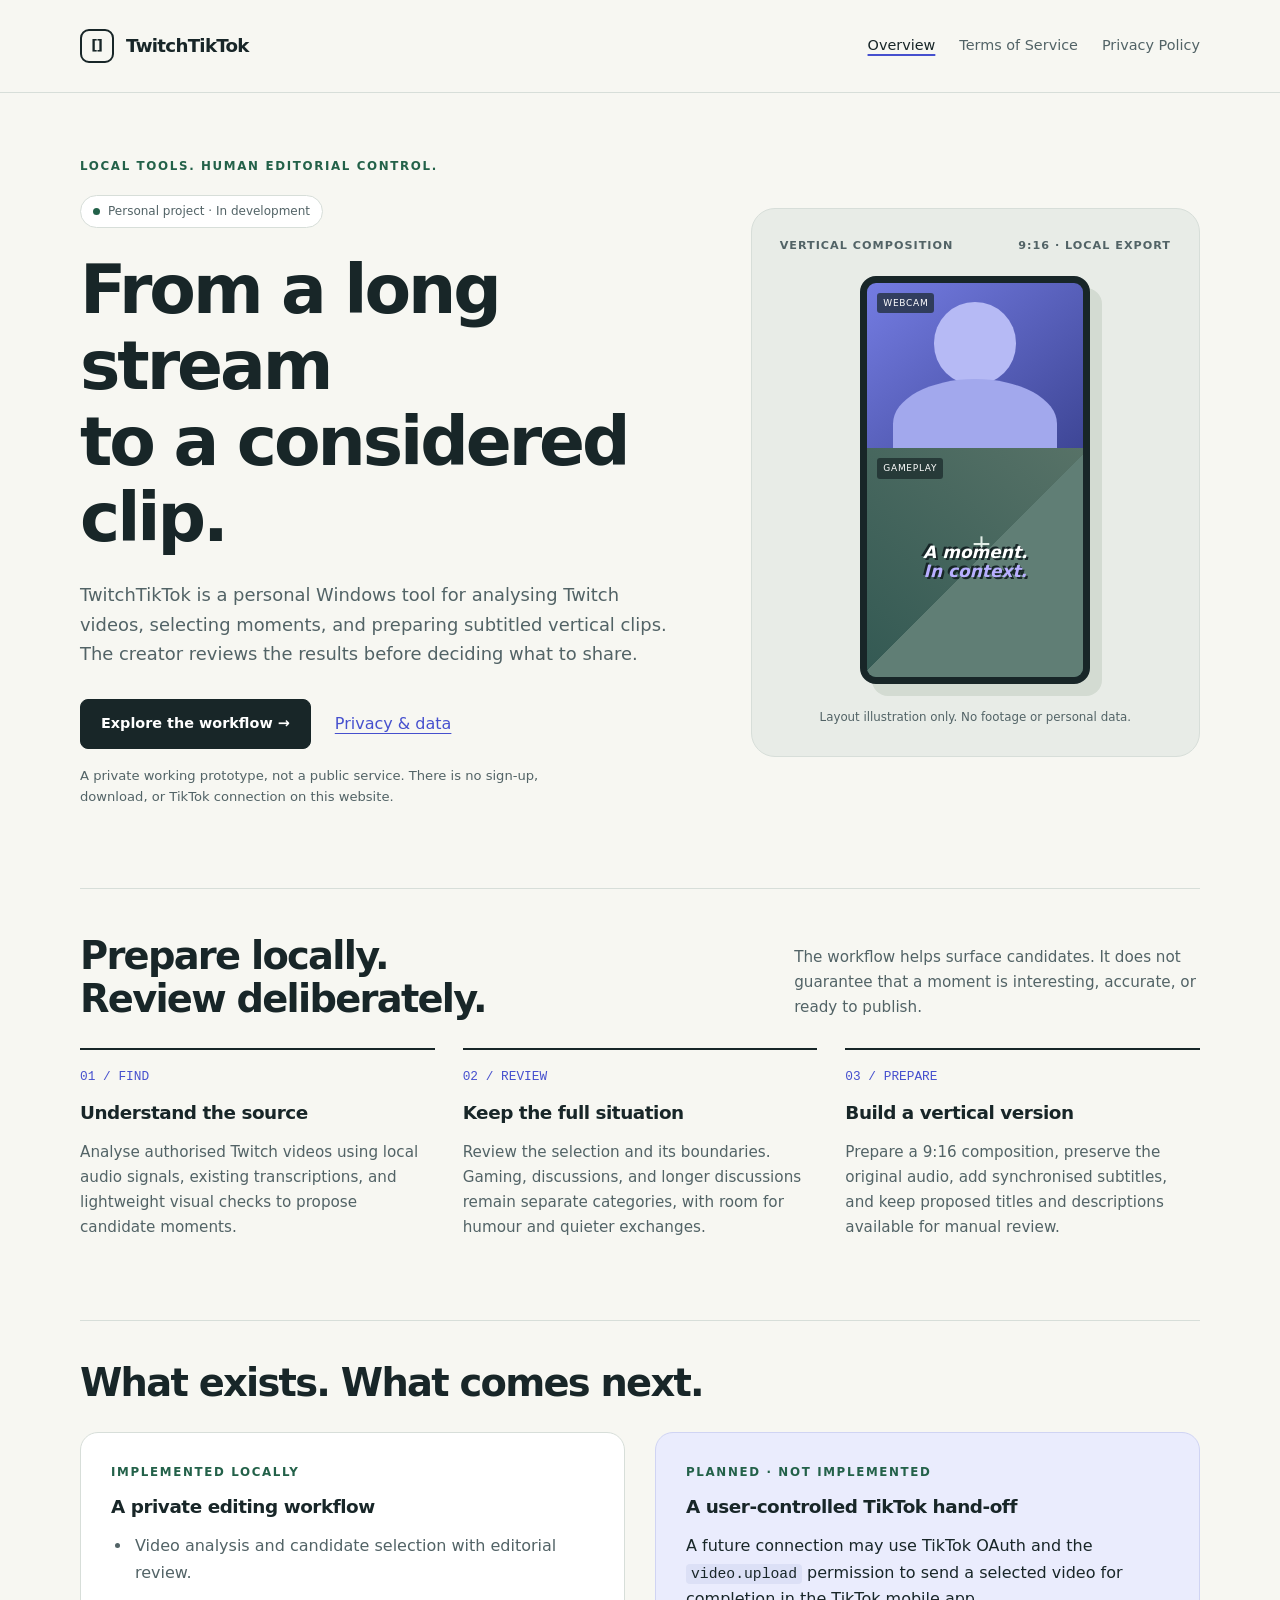
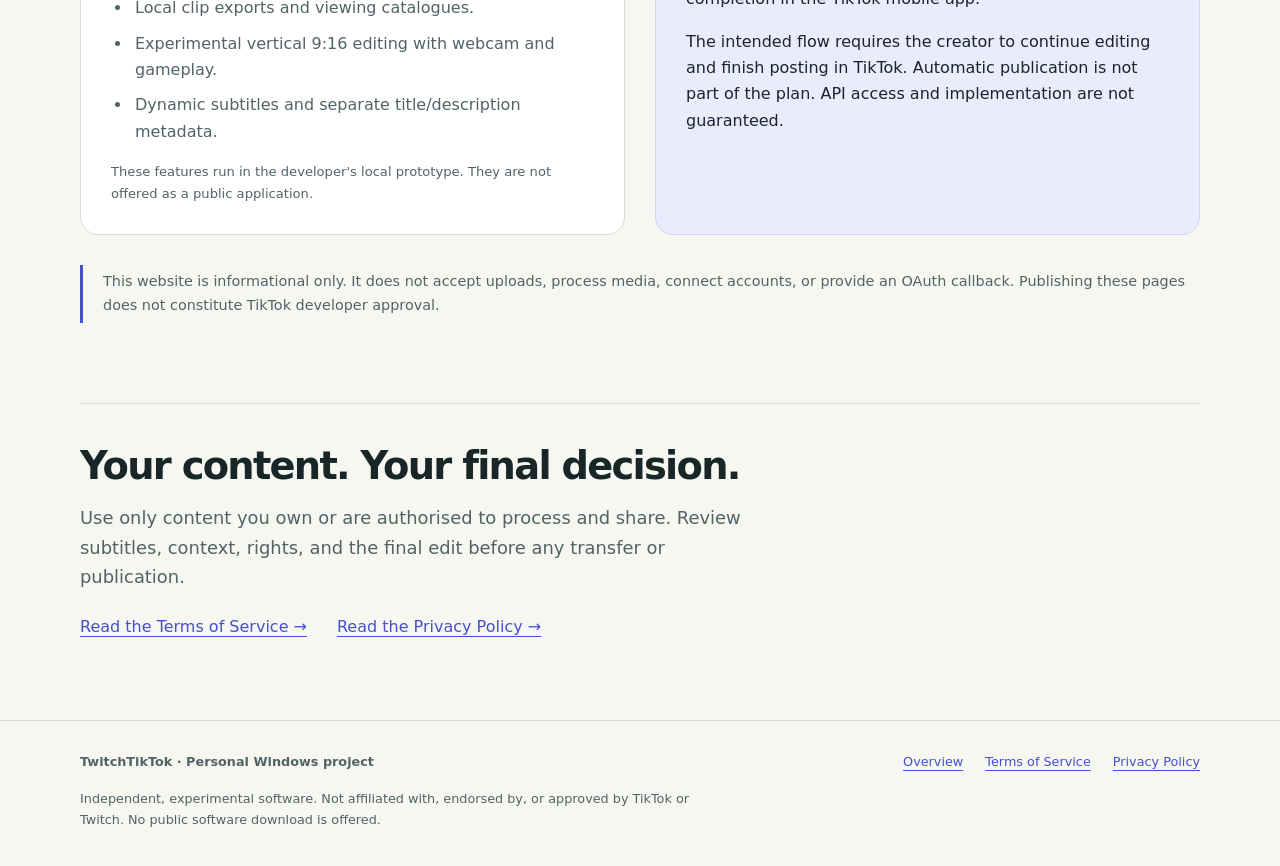
==== index.html @ 59bb255b "Add files via upload" ====
<!doctype html>
<html lang="en"><head><meta charset="utf-8"><meta name="viewport" content="width=device-width, initial-scale=1"><meta name="description" content="TwitchTikTok is a personal Windows project in development for reviewing Twitch videos and preparing vertical clips. Not publicly available."><meta name="referrer" content="strict-origin-when-cross-origin"><title>Personal video workflow | TwitchTikTok</title><link rel="stylesheet" href="style.css"></head><body><a class="skip-link" href="#main">Skip to content</a><header class="site-header"><div class="wrap header-inner"><a class="brand" href="index.html"><span class="brand-mark" aria-hidden="true">[ ]</span>TwitchTikTok</a><nav aria-label="Main navigation"><a href="index.html" aria-current="page">Overview</a><a href="terms.html">Terms of Service</a><a href="privacy.html">Privacy Policy</a></nav></div></header><main id="main" class="wrap">
<section class="hero" aria-labelledby="intro-title"><div><p class="eyebrow">Local tools. Human editorial control.</p><span class="status">Personal project &middot; In development</span><h1 id="intro-title">From a long stream<br>to a considered clip.</h1><p class="lead">TwitchTikTok is a personal Windows tool for analysing Twitch videos, selecting moments, and preparing subtitled vertical clips. The creator reviews the results before deciding what to share.</p><div class="hero-actions"><a class="button" href="#workflow">Explore the workflow <span aria-hidden="true">&rarr;</span></a><a href="privacy.html">Privacy &amp; data</a></div><p class="subnote">A private working prototype, not a public service. There is no sign-up, download, or TikTok connection on this website.</p></div><figure class="demo"><div class="demo-top"><span>VERTICAL COMPOSITION</span><span>9:16 &middot; LOCAL EXPORT</span></div><div class="portrait" role="img" aria-label="Illustrative vertical layout with webcam above gameplay and highlighted subtitles"><div class="webcam-art"><span class="panel-label">Webcam</span></div><div class="game-art"><span class="panel-label">Gameplay</span></div><div class="subtitle-demo">A moment.<br><span>In context.</span></div></div><figcaption>Layout illustration only. No footage or personal data.</figcaption></figure></section>
<section class="section" id="workflow" aria-labelledby="workflow-title"><div class="section-head"><h2 id="workflow-title">Prepare locally.<br>Review deliberately.</h2><p>The workflow helps surface candidates. It does not guarantee that a moment is interesting, accurate, or ready to publish.</p></div><div class="steps"><article class="step"><span class="step-number">01 / FIND</span><h3>Understand the source</h3><p>Analyse authorised Twitch videos using local audio signals, existing transcriptions, and lightweight visual checks to propose candidate moments.</p></article><article class="step"><span class="step-number">02 / REVIEW</span><h3>Keep the full situation</h3><p>Review the selection and its boundaries. Gaming, discussions, and longer discussions remain separate categories, with room for humour and quieter exchanges.</p></article><article class="step"><span class="step-number">03 / PREPARE</span><h3>Build a vertical version</h3><p>Prepare a 9:16 composition, preserve the original audio, add synchronised subtitles, and keep proposed titles and descriptions available for manual review.</p></article></div></section>
<section class="section" aria-labelledby="status-title"><div class="section-head"><h2 id="status-title">What exists. What comes next.</h2></div><div class="state-layout"><article class="state-panel"><p class="eyebrow">Implemented locally</p><h3>A private editing workflow</h3><ul><li>Video analysis and candidate selection with editorial review.</li><li>Local clip exports and viewing catalogues.</li><li>Experimental vertical 9:16 editing with webcam and gameplay.</li><li>Dynamic subtitles and separate title/description metadata.</li></ul><p class="subnote">These features run in the developer's local prototype. They are not offered as a public application.</p></article><article class="state-panel future"><p class="eyebrow">Planned &middot; Not implemented</p><h3>A user-controlled TikTok hand-off</h3><p>A future connection may use TikTok OAuth and the <code class="scope-code">video.upload</code> permission to send a selected video for completion in the TikTok mobile app.</p><p>The intended flow requires the creator to continue editing and finish posting in TikTok. Automatic publication is not part of the plan. API access and implementation are not guaranteed.</p></article></div><div class="notice">This website is informational only. It does not accept uploads, process media, connect accounts, or provide an OAuth callback. Publishing these pages does not constitute TikTok developer approval.</div></section>
<section class="section" aria-labelledby="principles-title"><h2 id="principles-title">Your content. Your final decision.</h2><p class="lead">Use only content you own or are authorised to process and share. Review subtitles, context, rights, and the final edit before any transfer or publication.</p><div class="legal-links"><a href="terms.html">Read the Terms of Service &rarr;</a><a href="privacy.html">Read the Privacy Policy &rarr;</a></div></section>
</main><footer class="site-footer"><div class="wrap"><div class="footer-top"><strong>TwitchTikTok &middot; Personal Windows project</strong><div class="footer-nav" aria-label="Legal pages"><a href="index.html">Overview</a><a href="terms.html">Terms of Service</a><a href="privacy.html">Privacy Policy</a></div></div><p>Independent, experimental software. Not affiliated with, endorsed by, or approved by TikTok or Twitch. No public software download is offered.</p></div></footer></body></html>
---- style.css ----
:root{--paper:#f7f7f2;--white:#fff;--ink:#182628;--muted:#526366;--line:#d7ded9;--accent:#4650ce;--soft:#eaecfd;--green:#236149;--radius:18px}*{box-sizing:border-box}html{scroll-behavior:smooth}body{margin:0;color:var(--ink);background:var(--paper);font-family:system-ui,-apple-system,BlinkMacSystemFont,"Segoe UI",sans-serif;font-size:16px;line-height:1.65}a{color:var(--accent);text-underline-offset:4px}a:hover{text-decoration-thickness:2px}a:focus-visible{outline:3px solid var(--accent);outline-offset:5px;border-radius:3px}.wrap{width:min(1120px,calc(100% - 48px));margin-inline:auto}.skip-link{position:absolute;top:-100px;left:16px;padding:10px 16px;background:var(--white);z-index:10}.skip-link:focus{top:12px}.site-header{border-bottom:1px solid var(--line);background:var(--paper)}.header-inner{display:flex;justify-content:space-between;align-items:center;gap:24px;min-height:92px}.brand{display:inline-flex;align-items:center;gap:12px;color:var(--ink);font-size:1.14rem;font-weight:800;text-decoration:none;letter-spacing:-.04em}.brand-mark{display:grid;place-items:center;width:34px;height:34px;border:2px solid var(--ink);border-radius:9px;font-size:14px;letter-spacing:-3px;padding-right:3px}nav{display:flex;flex-wrap:wrap;gap:8px 24px}nav a{font-size:.9rem;color:var(--muted);text-decoration:none;padding:10px 0}nav a[aria-current=page]{color:var(--ink);text-decoration:underline;text-decoration-color:var(--accent);text-decoration-thickness:2px}main{padding-block:64px 80px}.eyebrow{font-size:.74rem;font-weight:750;letter-spacing:.14em;text-transform:uppercase;color:var(--green);margin:0 0 18px}.status{display:inline-flex;align-items:center;gap:8px;border:1px solid var(--line);border-radius:99px;padding:6px 12px;font-size:.75rem;color:var(--muted);background:var(--white)}.status:before{content:"";width:7px;height:7px;border-radius:50%;background:var(--green)}h1,h2,h3{line-height:1.12;letter-spacing:-.045em;margin:0;font-weight:750}h1{font-size:clamp(2.6rem,5.3vw,4.7rem)}h2{font-size:clamp(1.8rem,3vw,2.6rem)}h3{font-size:1.15rem;letter-spacing:-.025em}p{margin:16px 0 0}.lead{font-size:1.12rem;color:var(--muted);max-width:58ch}.hero{display:grid;grid-template-columns:1.35fr 1fr;gap:64px;align-items:center}.hero h1{margin-top:24px}.hero .lead{margin-top:24px}.hero-actions{display:flex;flex-wrap:wrap;gap:14px 24px;align-items:center;margin-top:30px}.button{display:inline-block;padding:12px 20px;border:1px solid var(--ink);border-radius:8px;background:var(--ink);color:white;text-decoration:none;font-size:.9rem;font-weight:650}.button:hover{background:var(--accent);border-color:var(--accent)}.subnote{color:var(--muted);font-size:.82rem;max-width:55ch}.demo{margin:0;padding:28px;background:#e8ece7;border:1px solid var(--line);border-radius:24px}.demo-top{display:flex;justify-content:space-between;gap:12px;font-size:.7rem;font-weight:700;letter-spacing:.09em;color:var(--muted);margin-bottom:20px}.portrait{aspect-ratio:9/16;max-width:230px;margin:auto;background:#172d30;border:7px solid var(--ink);border-radius:16px;overflow:hidden;box-shadow:12px 12px 0 #d3dbd2;position:relative;isolation:isolate}.webcam-art{height:42%;position:relative;overflow:hidden;background:linear-gradient(140deg,#747ce2,#3e4696)}.webcam-art:before{content:"";position:absolute;width:38%;aspect-ratio:1;border-radius:50%;background:#b6baf5;top:12%;left:31%}.webcam-art:after{content:"";position:absolute;width:76%;height:54%;border-radius:50% 50% 0 0;background:#a2a8ed;bottom:-12%;left:12%}.game-art{height:58%;background:linear-gradient(135deg,transparent 50%,#607e75 50%) 0 0/100% 100%,linear-gradient(40deg,#335953,#577267);position:relative}.game-art:before{content:"+";position:absolute;top:36%;left:48%;font-size:25px;color:#e2eee7;line-height:1}.panel-label{position:absolute;left:10px;top:10px;font-size:9px;letter-spacing:.08em;color:white;text-transform:uppercase;z-index:2;background:#182628b0;padding:3px 6px;border-radius:3px}.subtitle-demo{position:absolute;top:66%;left:9%;right:9%;text-align:center;line-height:1.1;font-size:17px;font-weight:850;font-style:italic;color:white;text-shadow:2px 2px 0 #182628,-2px -2px 0 #182628}.subtitle-demo span{color:#b8afff}figcaption{text-align:center;font-size:.74rem;color:var(--muted);margin-top:24px}.section{margin-top:80px;padding-top:40px;border-top:1px solid var(--line)}.section-head{display:flex;justify-content:space-between;align-items:end;gap:28px;margin-bottom:28px}.section-head p{max-width:42ch;color:var(--muted);font-size:.95rem}.steps{display:grid;grid-template-columns:repeat(3,1fr);gap:28px}.step{border-top:2px solid var(--ink);padding-top:16px}.step-number{font-family:ui-monospace,monospace;color:var(--accent);font-size:.8rem;display:block;margin-bottom:16px}.step p{color:var(--muted);font-size:.95rem}.state-layout{display:grid;grid-template-columns:1fr 1fr;gap:30px}.state-panel{background:var(--white);border:1px solid var(--line);border-radius:var(--radius);padding:30px}.state-panel.future{background:var(--soft);border-color:#d0d4f3}.state-panel .eyebrow{margin-bottom:14px}.state-panel li{padding-left:3px;margin:9px 0;color:var(--muted)}ul{padding-left:21px}.scope-code{font-family:ui-monospace,monospace;font-size:.92em;background:#dce0f6;border-radius:4px;padding:2px 5px;overflow-wrap:anywhere}.notice{margin-top:30px;border-left:3px solid var(--accent);padding:5px 0 5px 20px;color:var(--muted);font-size:.9rem}.legal-links{display:flex;flex-wrap:wrap;gap:16px 30px;margin-top:22px}.site-footer{border-top:1px solid var(--line);padding-block:30px 36px;color:var(--muted);font-size:.8rem}.footer-top{display:flex;justify-content:space-between;gap:24px;align-items:start}.footer-nav{display:flex;flex-wrap:wrap;gap:10px 22px}.site-footer p{max-width:80ch}.legal-header{max-width:780px}.legal-header h1{font-size:clamp(2.5rem,5vw,3.7rem)}.date{font-size:.83rem;color:var(--muted);margin-top:18px}.legal-layout{display:grid;grid-template-columns:210px minmax(0,1fr);gap:68px;margin-top:44px}.contents{align-self:start;border-top:1px solid var(--line);padding-top:18px;font-size:.85rem}.contents p{font-weight:700;margin:0 0 10px}.contents ul{list-style:none;padding:0;margin:0}.contents li{margin:8px 0}.contents a{color:var(--muted)}.prose{max-width:760px;min-width:0}.prose section+section{margin-top:32px;padding-top:28px;border-top:1px solid var(--line)}.prose h2{font-size:1.35rem;letter-spacing:-.03em;line-height:1.25;scroll-margin-top:24px}.prose p,.prose li{color:var(--muted);overflow-wrap:anywhere}.prose li{margin:8px 0}.label{font-size:.72rem;font-weight:750;letter-spacing:.06em;text-transform:uppercase;color:var(--green)}@media(max-width:800px){main{padding-top:38px}.hero{gap:34px;grid-template-columns:1fr}.hero h1{max-width:16ch}.demo{max-width:460px;width:100%;margin:0 auto}.steps{grid-template-columns:1fr}.section-head{display:block}.state-layout{grid-template-columns:1fr}.section{margin-top:54px;padding-top:30px}.legal-layout{grid-template-columns:1fr;gap:30px}.contents ul{display:flex;flex-wrap:wrap;gap:8px 20px}.contents li{margin:0}.footer-top{flex-direction:column;gap:16px}}@media(max-width:520px){.wrap{width:calc(100% - 32px)}.header-inner{flex-direction:column;align-items:flex-start;gap:4px;padding-block:16px;min-height:0}nav{gap:20px}nav a{font-size:.84rem}.hero h1{font-size:2.65rem}.lead{font-size:1.03rem}.demo{padding:22px}.demo-top{font-size:.63rem}.state-panel{padding:23px}.site-footer{padding-block:24px}.hero-actions{gap:16px}.legal-header h1{font-size:2.4rem}}@media(prefers-reduced-motion:reduce){html{scroll-behavior:auto}}@media print{body{background:white;color:black}.demo,.hero-actions,.skip-link,.contents{display:none}.legal-layout{display:block}.site-header,.site-footer{padding-block:12px}a{color:black}.wrap{width:100%}main{padding-block:24px}}
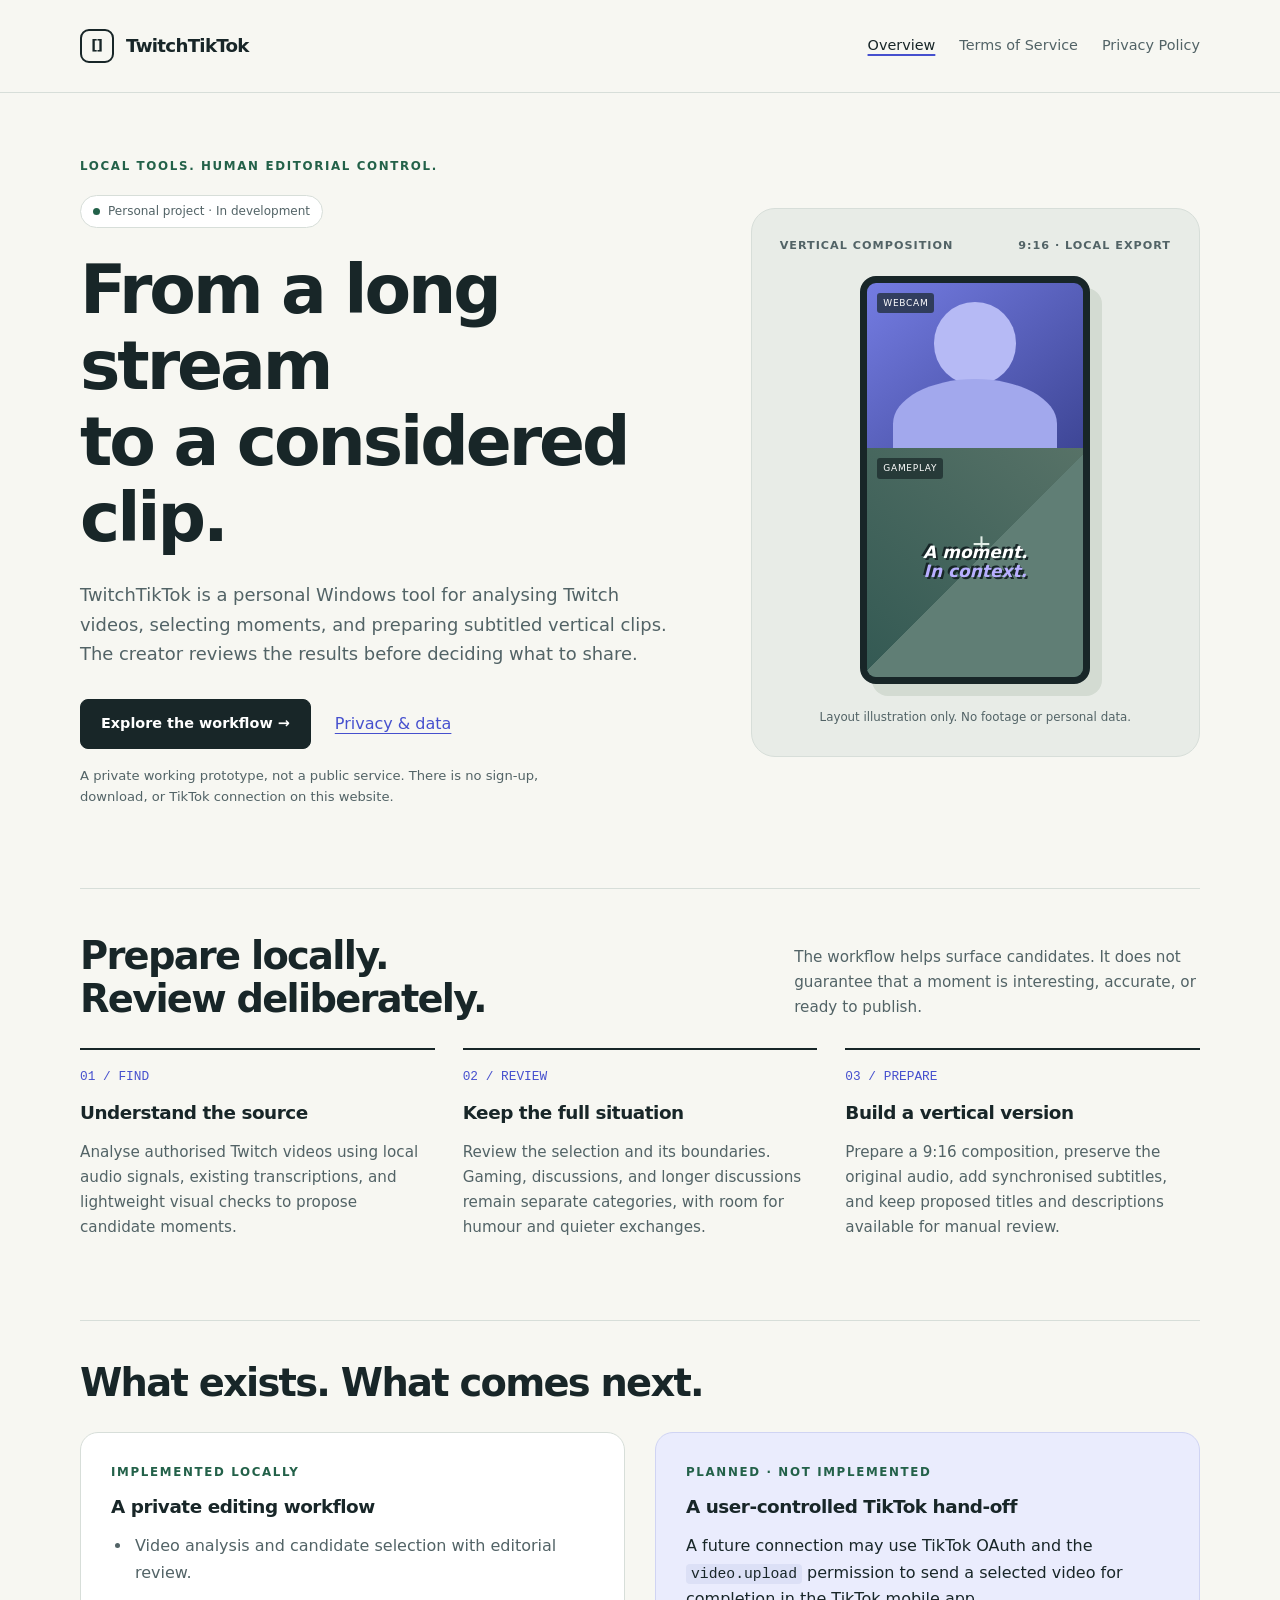
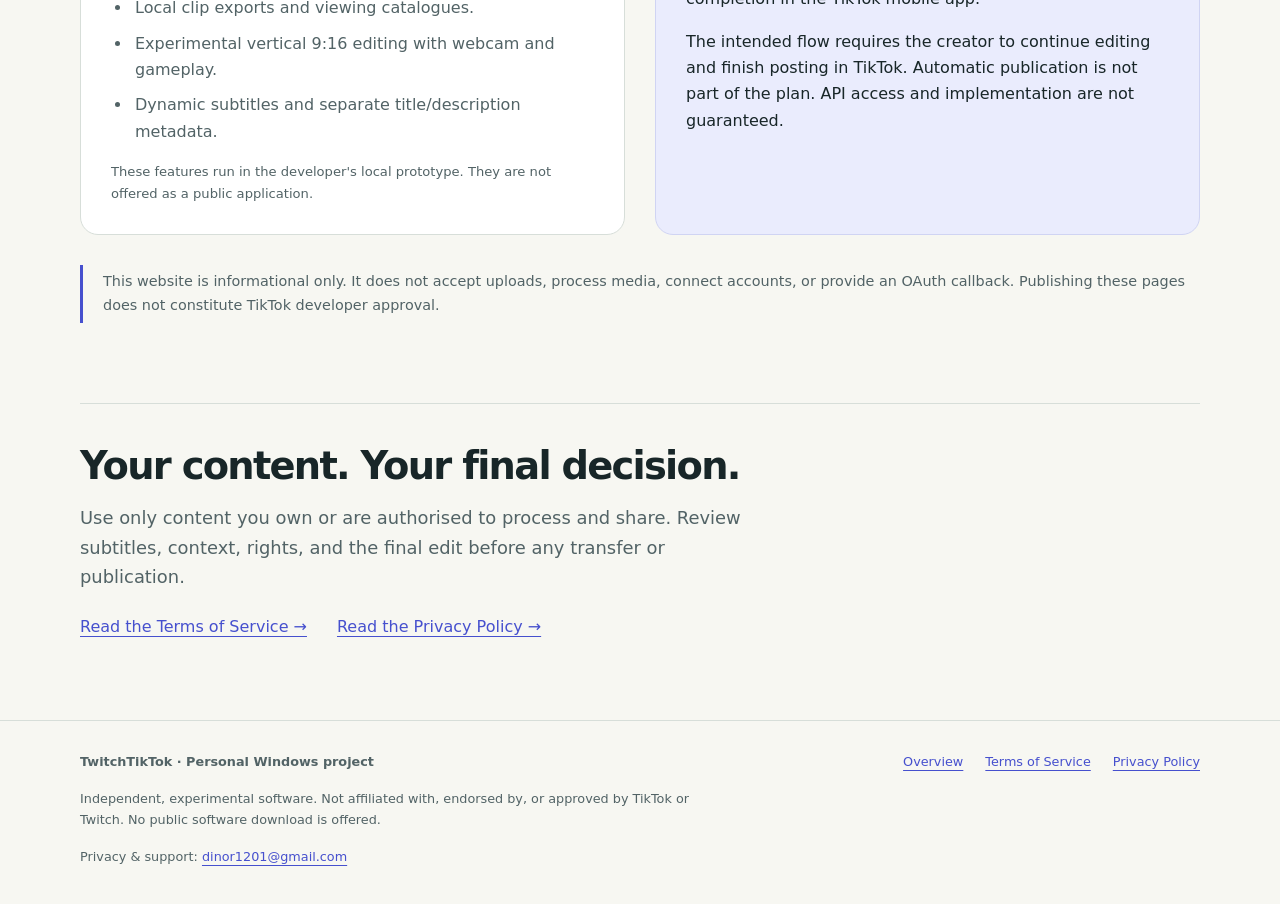
==== commit 9c4e8806: "Add files via upload" ====
--- a/index.html
+++ b/index.html
@@ -4,4 +4,4 @@
 <section class="section" id="workflow" aria-labelledby="workflow-title"><div class="section-head"><h2 id="workflow-title">Prepare locally.<br>Review deliberately.</h2><p>The workflow helps surface candidates. It does not guarantee that a moment is interesting, accurate, or ready to publish.</p></div><div class="steps"><article class="step"><span class="step-number">01 / FIND</span><h3>Understand the source</h3><p>Analyse authorised Twitch videos using local audio signals, existing transcriptions, and lightweight visual checks to propose candidate moments.</p></article><article class="step"><span class="step-number">02 / REVIEW</span><h3>Keep the full situation</h3><p>Review the selection and its boundaries. Gaming, discussions, and longer discussions remain separate categories, with room for humour and quieter exchanges.</p></article><article class="step"><span class="step-number">03 / PREPARE</span><h3>Build a vertical version</h3><p>Prepare a 9:16 composition, preserve the original audio, add synchronised subtitles, and keep proposed titles and descriptions available for manual review.</p></article></div></section>
 <section class="section" aria-labelledby="status-title"><div class="section-head"><h2 id="status-title">What exists. What comes next.</h2></div><div class="state-layout"><article class="state-panel"><p class="eyebrow">Implemented locally</p><h3>A private editing workflow</h3><ul><li>Video analysis and candidate selection with editorial review.</li><li>Local clip exports and viewing catalogues.</li><li>Experimental vertical 9:16 editing with webcam and gameplay.</li><li>Dynamic subtitles and separate title/description metadata.</li></ul><p class="subnote">These features run in the developer's local prototype. They are not offered as a public application.</p></article><article class="state-panel future"><p class="eyebrow">Planned &middot; Not implemented</p><h3>A user-controlled TikTok hand-off</h3><p>A future connection may use TikTok OAuth and the <code class="scope-code">video.upload</code> permission to send a selected video for completion in the TikTok mobile app.</p><p>The intended flow requires the creator to continue editing and finish posting in TikTok. Automatic publication is not part of the plan. API access and implementation are not guaranteed.</p></article></div><div class="notice">This website is informational only. It does not accept uploads, process media, connect accounts, or provide an OAuth callback. Publishing these pages does not constitute TikTok developer approval.</div></section>
 <section class="section" aria-labelledby="principles-title"><h2 id="principles-title">Your content. Your final decision.</h2><p class="lead">Use only content you own or are authorised to process and share. Review subtitles, context, rights, and the final edit before any transfer or publication.</p><div class="legal-links"><a href="terms.html">Read the Terms of Service &rarr;</a><a href="privacy.html">Read the Privacy Policy &rarr;</a></div></section>
-</main><footer class="site-footer"><div class="wrap"><div class="footer-top"><strong>TwitchTikTok &middot; Personal Windows project</strong><div class="footer-nav" aria-label="Legal pages"><a href="index.html">Overview</a><a href="terms.html">Terms of Service</a><a href="privacy.html">Privacy Policy</a></div></div><p>Independent, experimental software. Not affiliated with, endorsed by, or approved by TikTok or Twitch. No public software download is offered.</p></div></footer></body></html>
+</main><footer class="site-footer"><div class="wrap"><div class="footer-top"><strong>TwitchTikTok &middot; Personal Windows project</strong><div class="footer-nav" aria-label="Legal pages"><a href="index.html">Overview</a><a href="terms.html">Terms of Service</a><a href="privacy.html">Privacy Policy</a></div></div><p>Independent, experimental software. Not affiliated with, endorsed by, or approved by TikTok or Twitch. No public software download is offered.</p><p>Privacy &amp; support: <a href="mailto:dinor1201@gmail.com">dinor1201@gmail.com</a></p></div></footer></body></html>
